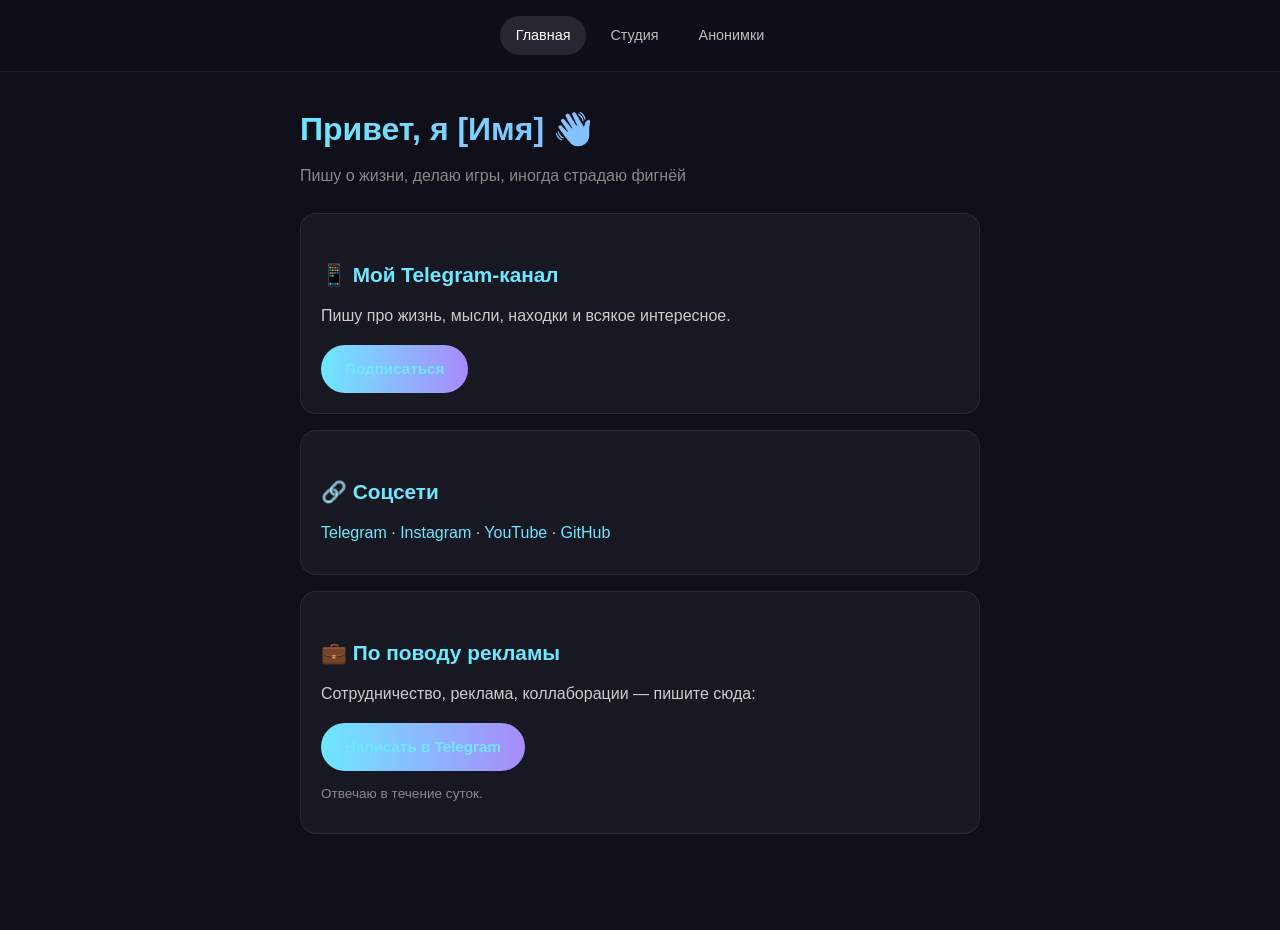
==== RedSite/index.html @ a98f3c0b "Add files via upload" ====
<!DOCTYPE html>
<html lang="ru">
<head>
<meta charset="UTF-8">
<meta name="viewport" content="width=device-width, initial-scale=1">
<title>Имя — личный сайт</title>
<link rel="stylesheet" href="styles.css">
</head>
<body>
<nav>
  <a href="index.html">Главная</a>
  <a href="studio.html">Студия</a>
  <a href="questions.html">Анонимки</a>
</nav>
<main>
  <h1>Привет, я [Имя] 👋</h1>
  <p class="sub">Пишу о жизни, делаю игры, иногда страдаю фигнёй</p>

  <div class="card">
    <h2>📱 Мой Telegram-канал</h2>
    <p>Пишу про жизнь, мысли, находки и всякое интересное.</p>
    <a class="btn" href="https://t.me/твой_канал" target="_blank">Подписаться</a>
  </div>

  <div class="card">
    <h2>🔗 Соцсети</h2>
    <p><a href="https://t.me/твой_ник" target="_blank">Telegram</a> · 
       <a href="https://instagram.com/твой_ник" target="_blank">Instagram</a> · 
       <a href="https://youtube.com/@твой_ник" target="_blank">YouTube</a> · 
       <a href="https://github.com/твой_ник" target="_blank">GitHub</a></p>
  </div>

  <div class="card">
    <h2>💼 По поводу рекламы</h2>
    <p>Сотрудничество, реклама, коллаборации — пишите сюда:</p>
    <a class="btn" href="https://t.me/твой_ник" target="_blank">Написать в Telegram</a>
    <p style="margin-top:12px;color:#888;font-size:0.85rem;">Отвечаю в течение суток.</p>
  </div>
</main>
<script src="script.js"></script>
</body>
</html>
---- RedSite/styles.css ----
* { box-sizing: border-box; margin: 0; padding: 0; }
body {
  font-family: -apple-system, BlinkMacSystemFont, "Segoe UI", sans-serif;
  background: #0f0f1a; color: #eee; min-height: 100vh;
  line-height: 1.6;
}
nav {
  display: flex; gap: 8px; padding: 16px; justify-content: center;
  flex-wrap: wrap; border-bottom: 1px solid rgba(255,255,255,0.08);
  position: sticky; top: 0; background: rgba(15,15,26,0.95);
  backdrop-filter: blur(10px); z-index: 100;
}
nav a {
  color: #bbb; text-decoration: none; padding: 8px 16px;
  border-radius: 20px; font-size: 0.9rem; transition: 0.2s;
}
nav a:hover, nav a.active { color: #fff; background: rgba(255,255,255,0.1); }
main { max-width: 720px; margin: 0 auto; padding: 32px 20px 80px; }
h1 {
  font-size: 2rem; margin-bottom: 8px;
  background: linear-gradient(90deg, #6ee7ff, #a78bfa);
  -webkit-background-clip: text; -webkit-text-fill-color: transparent;
}
h2 { font-size: 1.3rem; margin: 24px 0 12px; color: #6ee7ff; }
.sub { color: #888; margin-bottom: 24px; }
.card {
  background: rgba(255,255,255,0.04); border: 1px solid rgba(255,255,255,0.08);
  border-radius: 16px; padding: 20px; margin-bottom: 16px;
}
.card p { color: #ccc; margin-bottom: 8px; }
.card a { color: #6ee7ff; text-decoration: none; }
.card a:hover { text-decoration: underline; }
.btn {
  display: inline-block; background: linear-gradient(90deg, #6ee7ff, #a78bfa);
  color: #0f0f1a; border: none; padding: 12px 24px; border-radius: 24px;
  font-size: 0.95rem; font-weight: 700; cursor: pointer;
  text-decoration: none; margin-top: 8px;
}
.btn:active { transform: scale(0.97); }
.btn.secondary { background: rgba(255,255,255,0.1); color: #eee; }
textarea, input {
  width: 100%; padding: 12px 16px; border-radius: 12px;
  border: 1px solid rgba(255,255,255,0.15); background: rgba(255,255,255,0.06);
  color: #eee; font-size: 1rem; font-family: inherit; resize: vertical;
  outline: none;
}
textarea:focus, input:focus { border-color: #6ee7ff; }
.question {
  background: rgba(255,255,255,0.04); border-left: 3px solid #6ee7ff;
  border-radius: 8px; padding: 16px; margin-bottom: 16px;
}
.question .q-meta { color: #666; font-size: 0.8rem; margin-top: 8px; }
.question .q-reply {
  margin-top: 12px; padding: 12px; background: rgba(167,139,250,0.1);
  border-radius: 8px; border-left: 3px solid #a78bfa;
}
.question .q-reply strong { color: #a78bfa; display: block; font-size: 0.85rem; margin-bottom: 4px; }
.project {
  display: flex; gap: 16px; align-items: center;
  padding: 16px; background: rgba(255,255,255,0.04); border-radius: 12px; margin-bottom: 12px;
}
.project img {
  width: 64px; height: 64px; border-radius: 12px; object-fit: cover; background: #222;
}
.project-info { flex: 1; }
.project-info h3 { font-size: 1rem; margin-bottom: 4px; }
.project-info p { color: #888; font-size: 0.85rem; }
.empty { color: #666; text-align: center; padding: 32px; font-style: italic; }
.tag { display: inline-block; background: rgba(110,231,255,0.15); color: #6ee7ff;
       padding: 2px 10px; border-radius: 10px; font-size: 0.75rem; margin-right: 6px; }
.admin-actions { display: flex; gap: 8px; margin-top: 12px; flex-wrap: wrap; }
.admin-actions button { font-size: 0.8rem; padding: 6px 12px; }
#adminKey { max-width: 300px; }
.toast {
  position: fixed; bottom: 20px; left: 50%; transform: translateX(-50%);
  background: #6ee7ff; color: #0f0f1a; padding: 12px 24px; border-radius: 24px;
  font-weight: 700; z-index: 999; opacity: 0; transition: 0.3s; pointer-events: none;
}
.toast.show { opacity: 1; }
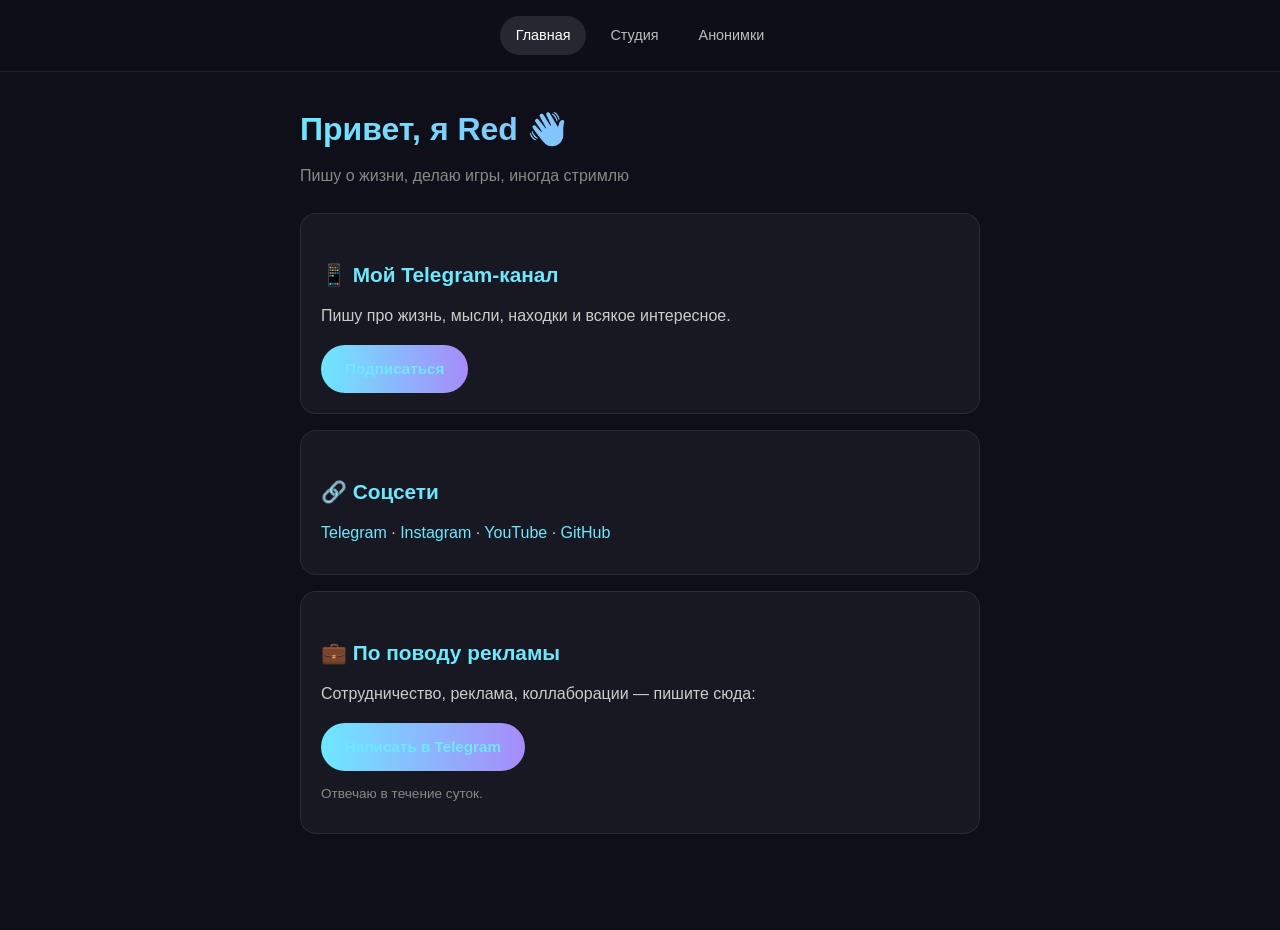
==== commit fa01d695: "Add files via upload" ====
--- a/RedSite/index.html
+++ b/RedSite/index.html
@@ -3,7 +3,7 @@
 <head>
 <meta charset="UTF-8">
 <meta name="viewport" content="width=device-width, initial-scale=1">
-<title>Имя — личный сайт</title>
+<title>UserRed</title>
 <link rel="stylesheet" href="styles.css">
 </head>
 <body>
@@ -13,27 +13,27 @@
   <a href="questions.html">Анонимки</a>
 </nav>
 <main>
-  <h1>Привет, я [Имя] 👋</h1>
-  <p class="sub">Пишу о жизни, делаю игры, иногда страдаю фигнёй</p>
+  <h1>Привет, я Red 👋</h1>
+  <p class="sub">Пишу о жизни, делаю игры, иногда стримлю</p>
 
   <div class="card">
     <h2>📱 Мой Telegram-канал</h2>
     <p>Пишу про жизнь, мысли, находки и всякое интересное.</p>
-    <a class="btn" href="https://t.me/твой_канал" target="_blank">Подписаться</a>
+    <a class="btn" href="https://t.me/UserRed1" target="_blank">Подписаться</a>
   </div>
 
   <div class="card">
     <h2>🔗 Соцсети</h2>
-    <p><a href="https://t.me/твой_ник" target="_blank">Telegram</a> · 
+    <p><a href="https://t.me/meth1483" target="_blank">Telegram</a> · 
        <a href="https://instagram.com/твой_ник" target="_blank">Instagram</a> · 
-       <a href="https://youtube.com/@твой_ник" target="_blank">YouTube</a> · 
-       <a href="https://github.com/твой_ник" target="_blank">GitHub</a></p>
+       <a href="https://www.youtube.com/@User_red525" target="_blank">YouTube</a> · 
+       <a href="https://github.com/HSF11414" target="_blank">GitHub</a></p>
   </div>
 
   <div class="card">
     <h2>💼 По поводу рекламы</h2>
     <p>Сотрудничество, реклама, коллаборации — пишите сюда:</p>
-    <a class="btn" href="https://t.me/твой_ник" target="_blank">Написать в Telegram</a>
+    <a class="btn" href="https://t.me/bluvanhella" target="_blank">Написать в Telegram</a>
     <p style="margin-top:12px;color:#888;font-size:0.85rem;">Отвечаю в течение суток.</p>
   </div>
 </main>
